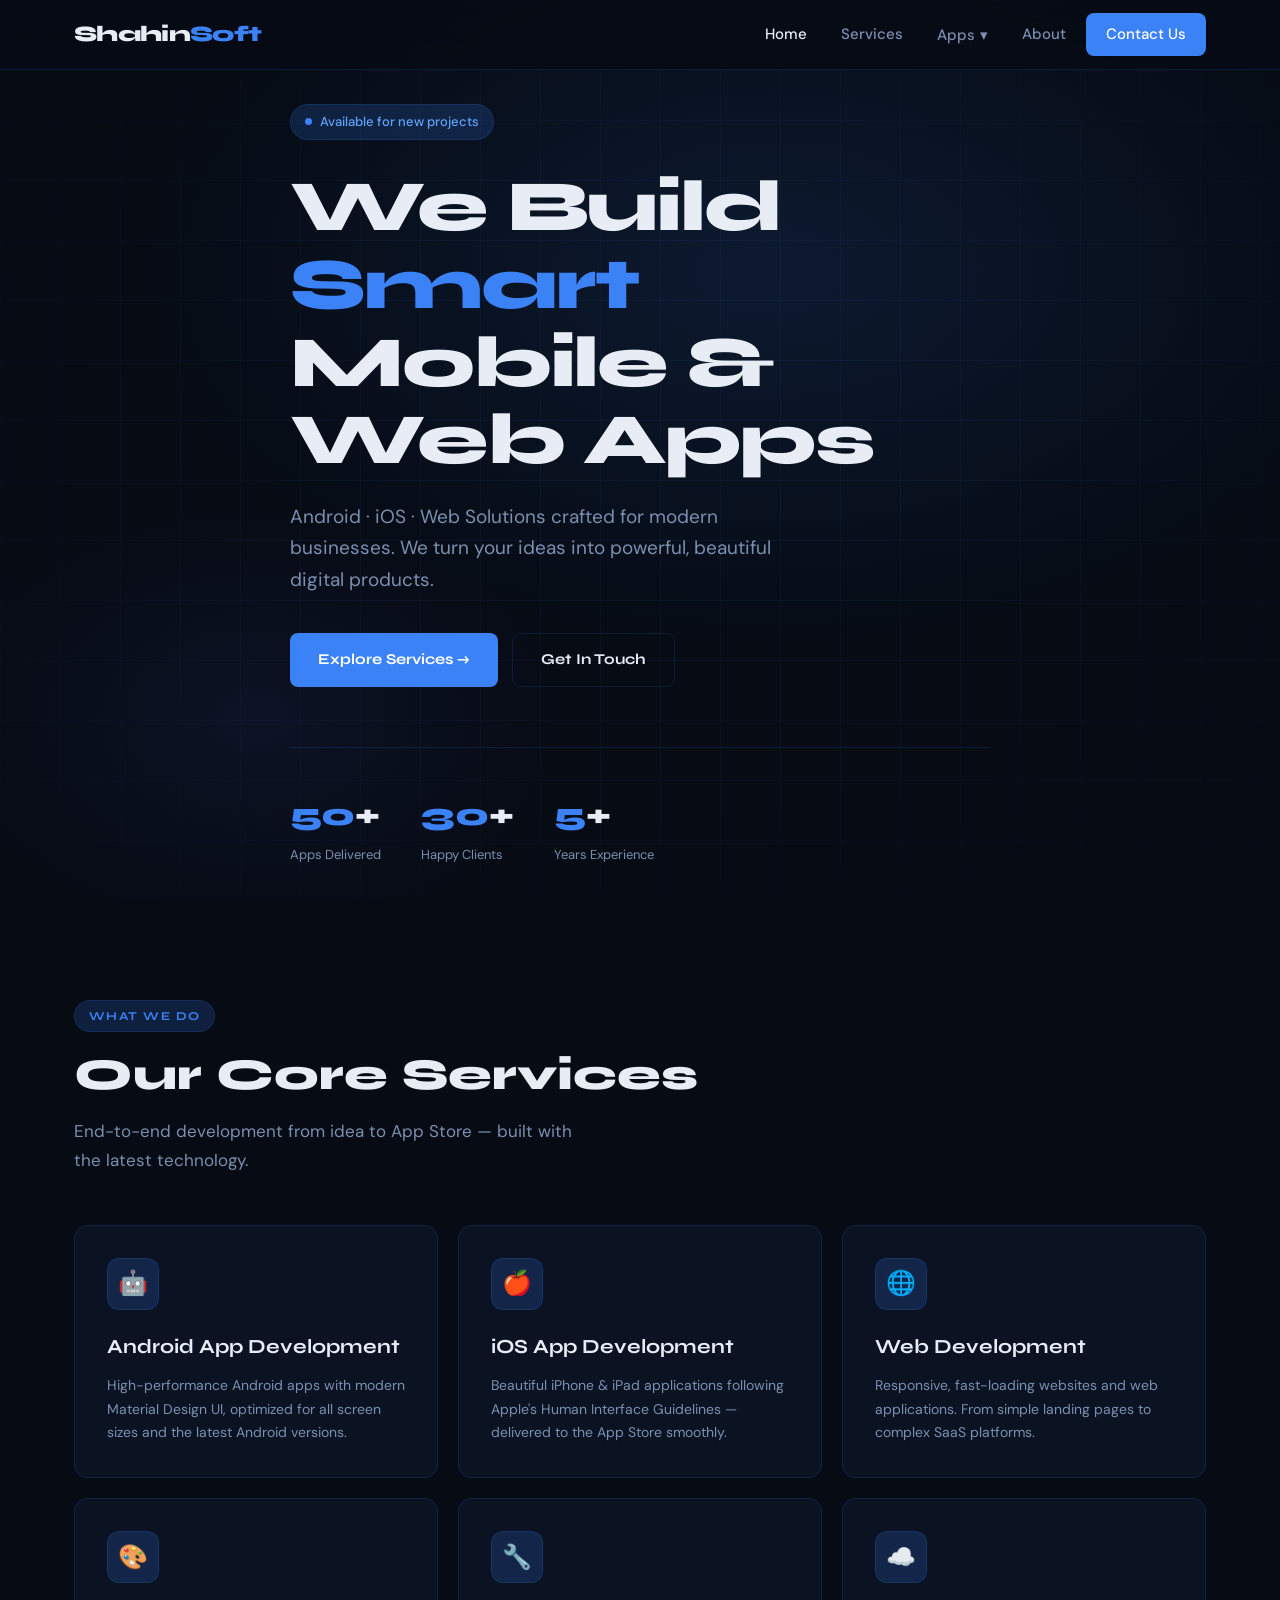
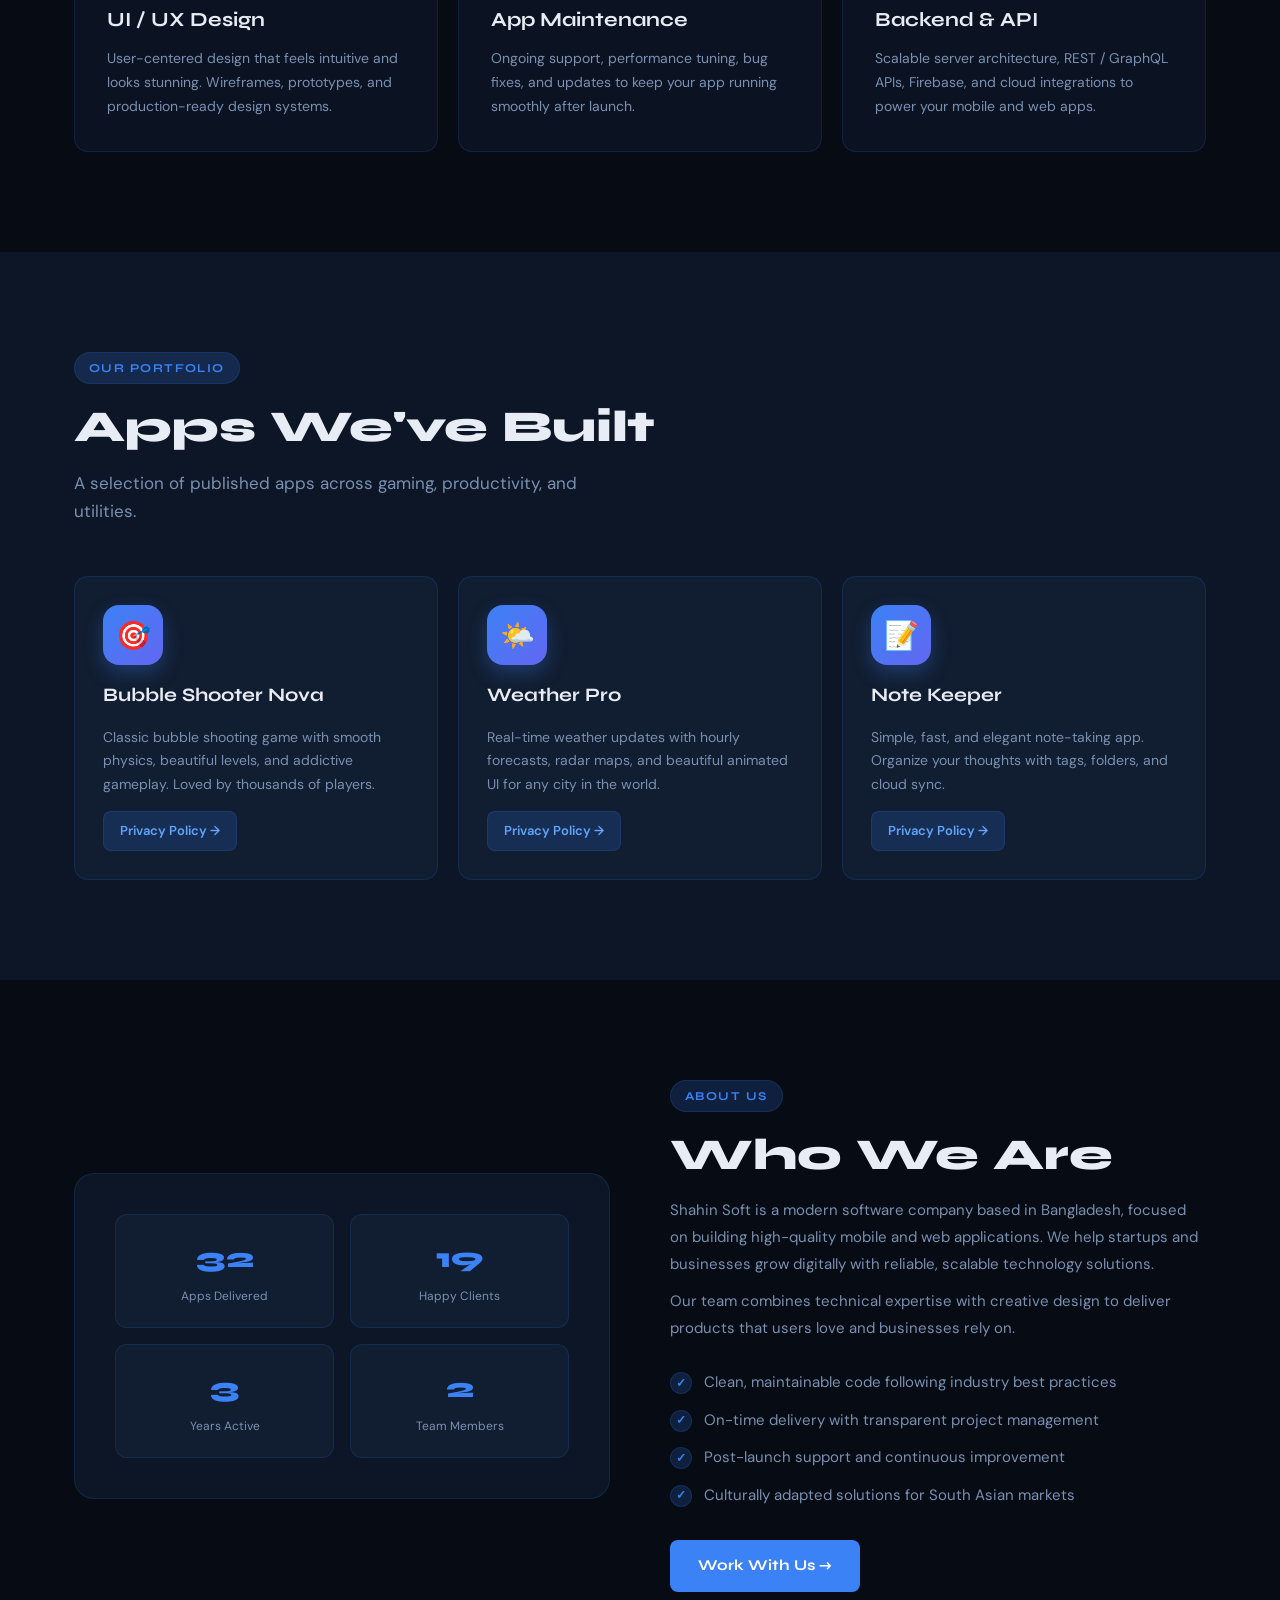
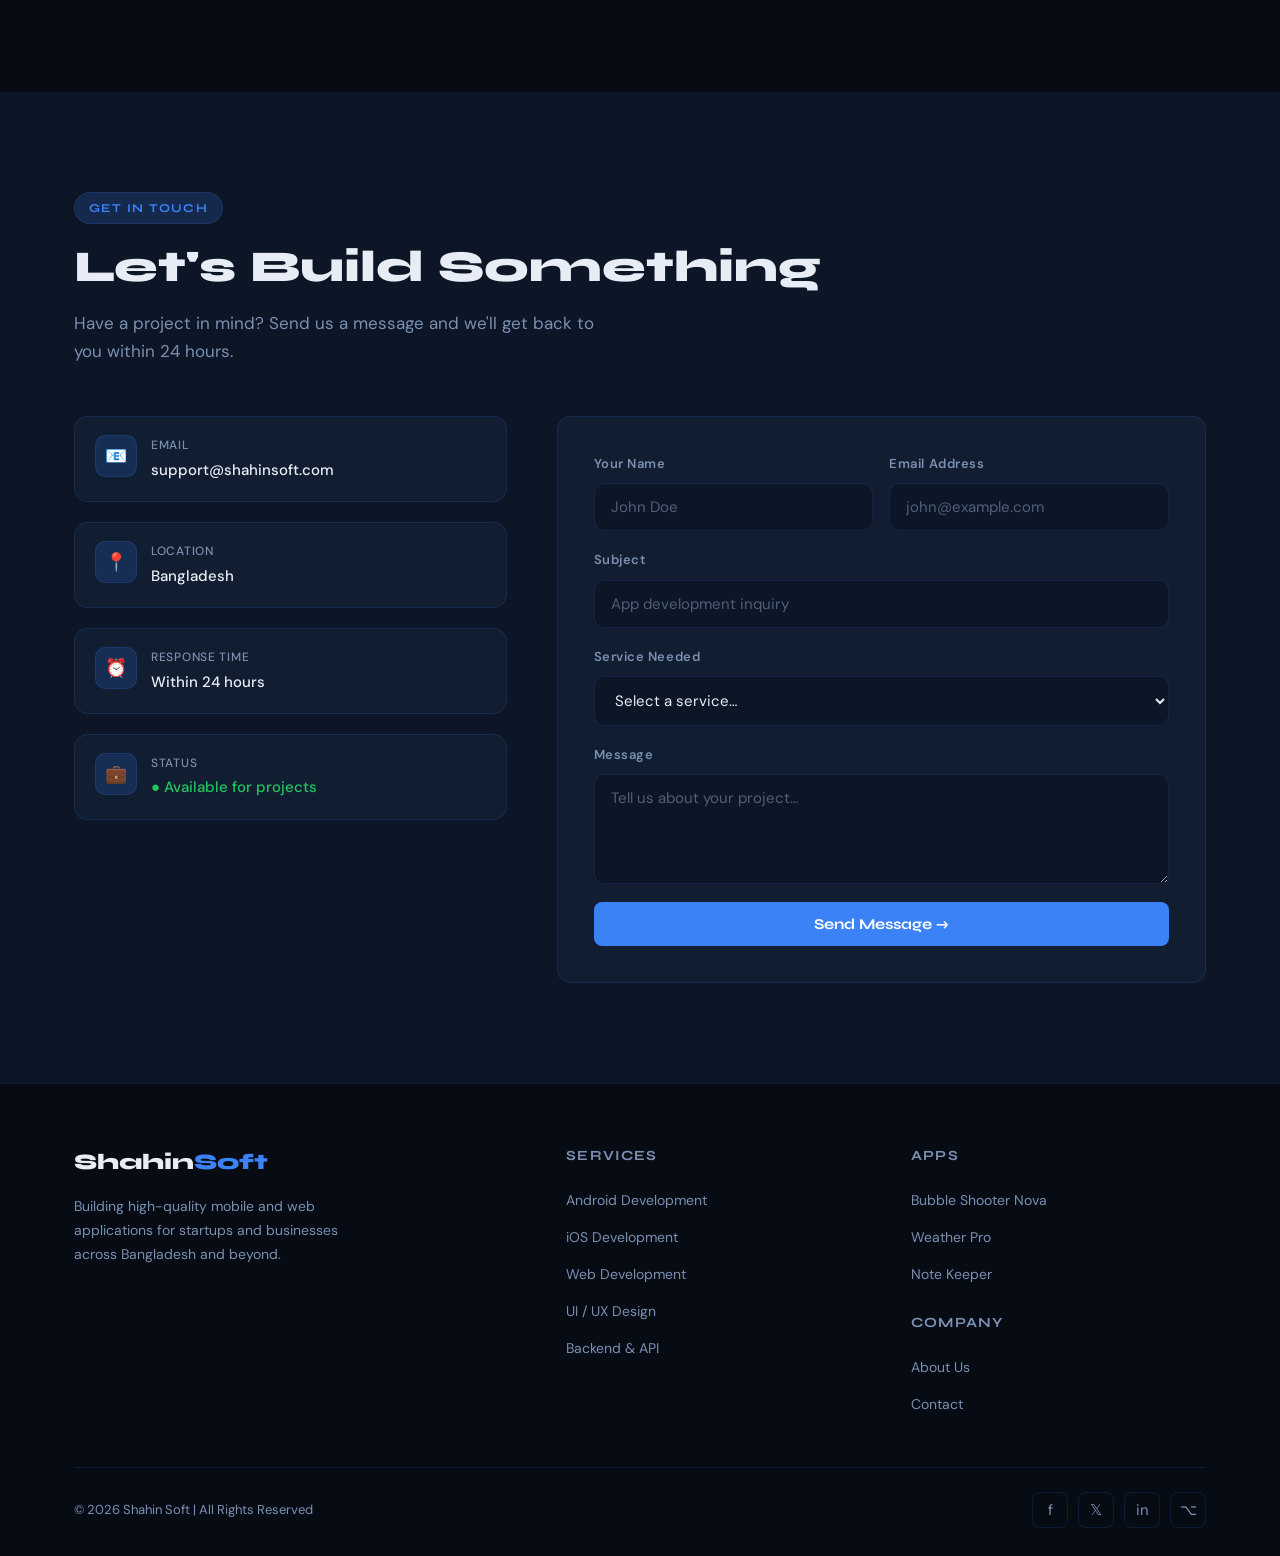
==== index.html @ 3ea7703e "Add files via upload" ====
<!DOCTYPE html>
<html lang="en">
<head>
  <meta charset="UTF-8" />
  <meta name="viewport" content="width=device-width, initial-scale=1.0" />
  <meta name="description" content="Shahin Soft — Professional mobile & web app development company from Bangladesh." />
  <title>Shahin Soft | Mobile & Web App Development</title>
  <link rel="stylesheet" href="css/style.css" />
  <link rel="icon" href="assets/favicon.ico" type="image/x-icon" />
</head>

<body>

<!-- ══════════════════════════════════════
     NAVBAR
══════════════════════════════════════ -->
<header class="navbar" role="banner">
  <nav class="nav-inner" aria-label="Main navigation">

    <!-- Logo -->
    <a href="#home" class="nav-logo">Shahin<span>Soft</span></a>

    <!-- Desktop Links -->
    <ul class="nav-links" role="list">
      <li><a href="#home">Home</a></li>
      <li><a href="#services">Services</a></li>
      <li class="nav-dropdown">
        <button class="nav-link-btn" aria-haspopup="true" aria-expanded="false">
          Apps <span>▾</span>
        </button>
        <div class="nav-dropdown-menu" role="menu">
          <a href="pages/app1.html" role="menuitem">
            🎯 Bubble Shooter Nova
          </a>
          <a href="pages/app2.html" role="menuitem">
            🌤️ Weather Pro
          </a>
          <a href="pages/app3.html" role="menuitem">
            📝 Note Keeper
          </a>
        </div>
      </li>
      <li><a href="#about">About</a></li>
      <li><a href="#contact" class="nav-cta">Contact Us</a></li>
    </ul>

    <!-- Hamburger -->
    <button class="hamburger" aria-label="Toggle menu" aria-expanded="false">
      <span></span><span></span><span></span>
    </button>
  </nav>
</header>

<!-- Mobile Nav -->
<nav class="mobile-nav" aria-label="Mobile navigation">
  <a href="#home">Home</a>
  <a href="#services">Services</a>

  <button class="mob-toggle" data-target="mob-apps-menu">
    Apps <span class="mob-arrow">▾</span>
  </button>
  <div class="mob-submenu" id="mob-apps-menu">
    <a href="pages/app1.html">🎯 Bubble Shooter Nova</a>
    <a href="pages/app2.html">🌤️ Weather Pro</a>
    <a href="pages/app3.html">📝 Note Keeper</a>
  </div>

  <a href="#about">About</a>
  <a href="#contact">Contact</a>
</nav>


<!-- ══════════════════════════════════════
     HERO
══════════════════════════════════════ -->
<section id="home" class="hero">
  <div class="hero-bg"></div>
  <div class="hero-grid"></div>

  <div class="container">
    <div class="hero-content fade-up">
      <div class="hero-badge">Available for new projects</div>

      <h1>
        We Build <span class="highlight">Smart</span><br />
        Mobile & Web Apps
      </h1>

      <p class="hero-desc">
        Android · iOS · Web Solutions crafted for modern businesses.
        We turn your ideas into powerful, beautiful digital products.
      </p>

      <div class="hero-btns">
        <a href="#services" class="btn btn-primary">
          Explore Services →
        </a>
        <a href="#contact" class="btn btn-outline">
          Get In Touch
        </a>
      </div>

      <div class="hero-stats">
        <div class="stat-item">
          <div class="num"><span data-count="50">0</span>+</div>
          <div class="lbl">Apps Delivered</div>
        </div>
        <div class="stat-item">
          <div class="num"><span data-count="30">0</span>+</div>
          <div class="lbl">Happy Clients</div>
        </div>
        <div class="stat-item">
          <div class="num"><span data-count="5">0</span>+</div>
          <div class="lbl">Years Experience</div>
        </div>
      </div>
    </div>
  </div>
</section>


<!-- ══════════════════════════════════════
     SERVICES
══════════════════════════════════════ -->
<section id="services" class="section">
  <div class="container">
    <div class="reveal">
      <div class="section-tag">What We Do</div>
      <h2 class="section-title">Our Core Services</h2>
      <p class="section-sub">
        End-to-end development from idea to App Store — built with the latest technology.
      </p>
    </div>

    <div class="services-grid reveal-stagger">
      <div class="service-card">
        <div class="service-icon">🤖</div>
        <h3>Android App Development</h3>
        <p>
          High-performance Android apps with modern Material Design UI,
          optimized for all screen sizes and the latest Android versions.
        </p>
      </div>

      <div class="service-card">
        <div class="service-icon">🍎</div>
        <h3>iOS App Development</h3>
        <p>
          Beautiful iPhone & iPad applications following Apple's Human
          Interface Guidelines — delivered to the App Store smoothly.
        </p>
      </div>

      <div class="service-card">
        <div class="service-icon">🌐</div>
        <h3>Web Development</h3>
        <p>
          Responsive, fast-loading websites and web applications.
          From simple landing pages to complex SaaS platforms.
        </p>
      </div>

      <div class="service-card">
        <div class="service-icon">🎨</div>
        <h3>UI / UX Design</h3>
        <p>
          User-centered design that feels intuitive and looks stunning.
          Wireframes, prototypes, and production-ready design systems.
        </p>
      </div>

      <div class="service-card">
        <div class="service-icon">🔧</div>
        <h3>App Maintenance</h3>
        <p>
          Ongoing support, performance tuning, bug fixes, and updates
          to keep your app running smoothly after launch.
        </p>
      </div>

      <div class="service-card">
        <div class="service-icon">☁️</div>
        <h3>Backend & API</h3>
        <p>
          Scalable server architecture, REST / GraphQL APIs, Firebase,
          and cloud integrations to power your mobile and web apps.
        </p>
      </div>
    </div>
  </div>
</section>


<!-- ══════════════════════════════════════
     APPS
══════════════════════════════════════ -->
<section id="apps" class="section apps-section">
  <div class="container">
    <div class="reveal">
      <div class="section-tag">Our Portfolio</div>
      <h2 class="section-title">Apps We've Built</h2>
      <p class="section-sub">
        A selection of published apps across gaming, productivity, and utilities.
      </p>
    </div>

    <div class="apps-grid reveal-stagger">
      <div class="app-card">
        <div class="app-icon">🎯</div>
        <h3>Bubble Shooter Nova</h3>
        <p>Classic bubble shooting game with smooth physics, beautiful levels, and addictive gameplay. Loved by thousands of players.</p>
        <a href="pages/app1.html" class="app-link">Privacy Policy →</a>
      </div>

      <div class="app-card">
        <div class="app-icon">🌤️</div>
        <h3>Weather Pro</h3>
        <p>Real-time weather updates with hourly forecasts, radar maps, and beautiful animated UI for any city in the world.</p>
        <a href="pages/app2.html" class="app-link">Privacy Policy →</a>
      </div>

      <div class="app-card">
        <div class="app-icon">📝</div>
        <h3>Note Keeper</h3>
        <p>Simple, fast, and elegant note-taking app. Organize your thoughts with tags, folders, and cloud sync.</p>
        <a href="pages/app3.html" class="app-link">Privacy Policy →</a>
      </div>
    </div>
  </div>
</section>


<!-- ══════════════════════════════════════
     ABOUT
══════════════════════════════════════ -->
<section id="about" class="section">
  <div class="container">
    <div class="about-inner">

      <!-- Left: Visual -->
      <div class="about-visual reveal">
        <div class="about-visual-box">
          <div class="about-mini-card">
            <div class="num" data-count="50">0</div>
            <div class="lbl">Apps Delivered</div>
          </div>
          <div class="about-mini-card">
            <div class="num" data-count="30">0</div>
            <div class="lbl">Happy Clients</div>
          </div>
          <div class="about-mini-card">
            <div class="num" data-count="5">0</div>
            <div class="lbl">Years Active</div>
          </div>
          <div class="about-mini-card">
            <div class="num" data-count="4">0</div>
            <div class="lbl">Team Members</div>
          </div>
        </div>
      </div>

      <!-- Right: Text -->
      <div class="reveal">
        <div class="section-tag">About Us</div>
        <h2 class="section-title">Who We Are</h2>
        <p style="color: var(--text-muted); font-size: 15px; line-height: 1.8; margin-bottom: 10px;">
          Shahin Soft is a modern software company based in Bangladesh, focused on building
          high-quality mobile and web applications. We help startups and businesses grow
          digitally with reliable, scalable technology solutions.
        </p>
        <p style="color: var(--text-muted); font-size: 15px; line-height: 1.8;">
          Our team combines technical expertise with creative design to deliver products
          that users love and businesses rely on.
        </p>
        <ul class="about-list">
          <li>Clean, maintainable code following industry best practices</li>
          <li>On-time delivery with transparent project management</li>
          <li>Post-launch support and continuous improvement</li>
          <li>Culturally adapted solutions for South Asian markets</li>
        </ul>
        <div style="margin-top: 32px;">
          <a href="#contact" class="btn btn-primary">Work With Us →</a>
        </div>
      </div>

    </div>
  </div>
</section>


<!-- ══════════════════════════════════════
     CONTACT
══════════════════════════════════════ -->
<section id="contact" class="section contact-section">
  <div class="container">
    <div class="reveal" style="margin-bottom: 50px;">
      <div class="section-tag">Get In Touch</div>
      <h2 class="section-title">Let's Build Something</h2>
      <p class="section-sub">
        Have a project in mind? Send us a message and we'll get back to you within 24 hours.
      </p>
    </div>

    <div class="contact-inner">
      <!-- Info -->
      <div class="contact-info reveal">
        <div class="contact-item">
          <div class="contact-item-icon">📧</div>
          <div class="contact-item-text">
            <div class="label">Email</div>
            <div class="value">support@shahinsoft.com</div>
          </div>
        </div>
        <div class="contact-item">
          <div class="contact-item-icon">📍</div>
          <div class="contact-item-text">
            <div class="label">Location</div>
            <div class="value">Bangladesh</div>
          </div>
        </div>
        <div class="contact-item">
          <div class="contact-item-icon">⏰</div>
          <div class="contact-item-text">
            <div class="label">Response Time</div>
            <div class="value">Within 24 hours</div>
          </div>
        </div>
        <div class="contact-item">
          <div class="contact-item-icon">💼</div>
          <div class="contact-item-text">
            <div class="label">Status</div>
            <div class="value" style="color: #22c55e;">● Available for projects</div>
          </div>
        </div>
      </div>

      <!-- Form -->
      <form class="contact-form reveal" id="contactForm" novalidate>
        <div class="form-row">
          <div class="form-group">
            <label for="name">Your Name</label>
            <input type="text" id="name" name="name" placeholder="John Doe" required />
          </div>
          <div class="form-group">
            <label for="email">Email Address</label>
            <input type="email" id="email" name="email" placeholder="john@example.com" required />
          </div>
        </div>

        <div class="form-group">
          <label for="subject">Subject</label>
          <input type="text" id="subject" name="subject" placeholder="App development inquiry" />
        </div>

        <div class="form-group">
          <label for="service">Service Needed</label>
          <select id="service" name="service">
            <option value="">Select a service…</option>
            <option>Android App Development</option>
            <option>iOS App Development</option>
            <option>Web Development</option>
            <option>UI / UX Design</option>
            <option>Backend & API</option>
            <option>Other</option>
          </select>
        </div>

        <div class="form-group">
          <label for="message">Message</label>
          <textarea id="message" name="message" placeholder="Tell us about your project…" required></textarea>
        </div>

        <button type="submit" class="btn btn-primary form-submit" style="width: 100%; justify-content: center;">
          Send Message →
        </button>
      </form>
    </div>
  </div>
</section>


<!-- ══════════════════════════════════════
     FOOTER
══════════════════════════════════════ -->
<footer class="footer">
  <div class="container">
    <div class="footer-grid">
      <div class="footer-brand">
        <div class="logo">Shahin<span>Soft</span></div>
        <p>
          Building high-quality mobile and web applications for startups
          and businesses across Bangladesh and beyond.
        </p>
      </div>

      <div class="footer-col">
        <h4>Services</h4>
        <ul>
          <li><a href="#services">Android Development</a></li>
          <li><a href="#services">iOS Development</a></li>
          <li><a href="#services">Web Development</a></li>
          <li><a href="#services">UI / UX Design</a></li>
          <li><a href="#services">Backend & API</a></li>
        </ul>
      </div>

      <div class="footer-col">
        <h4>Apps</h4>
        <ul>
          <li><a href="pages/app1.html">Bubble Shooter Nova</a></li>
          <li><a href="pages/app2.html">Weather Pro</a></li>
          <li><a href="pages/app3.html">Note Keeper</a></li>
        </ul>
        <h4 style="margin-top: 24px;">Company</h4>
        <ul>
          <li><a href="#about">About Us</a></li>
          <li><a href="#contact">Contact</a></li>
        </ul>
      </div>
    </div>

    <div class="footer-bottom">
      <p>© 2026 Shahin Soft | All Rights Reserved</p>
      <div class="footer-socials">
        <a href="#" aria-label="Facebook" title="Facebook">f</a>
        <a href="#" aria-label="Twitter" title="Twitter">𝕏</a>
        <a href="#" aria-label="LinkedIn" title="LinkedIn">in</a>
        <a href="#" aria-label="GitHub" title="GitHub">⌥</a>
      </div>
    </div>
  </div>
</footer>


<script src="js/main.js"></script>
</body>
</html>
---- css/style.css ----
/* =============================================
   Shahin Soft — style.css
   Main stylesheet
   ============================================= */

/* Google Fonts */
@import url('https://fonts.googleapis.com/css2?family=Syne:wght@400;600;700;800&family=DM+Sans:wght@300;400;500&display=swap');

/* ── CSS Variables ── */
:root {
  --bg:          #060b14;
  --bg2:         #0d1626;
  --bg3:         #111d30;
  --accent:      #3b82f6;
  --accent2:     #60a5fa;
  --accent-glow: rgba(59,130,246,0.18);
  --text:        #e8edf5;
  --text-muted:  #7a90b0;
  --border:      rgba(59,130,246,0.15);
  --card-bg:     rgba(13,22,38,0.85);
  --radius:      14px;
  --font-head:   'Syne', sans-serif;
  --font-body:   'DM Sans', sans-serif;
  --nav-h:       70px;
  --transition:  0.3s cubic-bezier(0.4,0,0.2,1);
}

/* ── Reset ── */
*, *::before, *::after { box-sizing: border-box; margin: 0; padding: 0; }

html { scroll-behavior: smooth; font-size: 16px; }

body {
  font-family: var(--font-body);
  background: var(--bg);
  color: var(--text);
  overflow-x: hidden;
  line-height: 1.7;
}

img { max-width: 100%; display: block; }
a { color: inherit; text-decoration: none; }

/* ── Utility ── */
.container {
  max-width: 1180px;
  margin: 0 auto;
  padding: 0 24px;
}

.section {
  padding: 100px 0;
}

.section-tag {
  display: inline-block;
  font-family: var(--font-head);
  font-size: 12px;
  font-weight: 700;
  letter-spacing: 0.12em;
  text-transform: uppercase;
  color: var(--accent);
  background: var(--accent-glow);
  border: 1px solid var(--border);
  padding: 5px 14px;
  border-radius: 99px;
  margin-bottom: 18px;
}

.section-title {
  font-family: var(--font-head);
  font-size: clamp(28px, 4vw, 44px);
  font-weight: 800;
  line-height: 1.15;
  margin-bottom: 16px;
}

.section-sub {
  font-size: 17px;
  color: var(--text-muted);
  max-width: 520px;
}

.btn {
  display: inline-flex;
  align-items: center;
  gap: 8px;
  padding: 13px 28px;
  border-radius: 8px;
  font-family: var(--font-head);
  font-weight: 700;
  font-size: 15px;
  cursor: pointer;
  transition: var(--transition);
  border: none;
}

.btn-primary {
  background: var(--accent);
  color: #fff;
}
.btn-primary:hover {
  background: var(--accent2);
  transform: translateY(-2px);
  box-shadow: 0 8px 24px rgba(59,130,246,0.35);
}

.btn-outline {
  background: transparent;
  color: var(--text);
  border: 1.5px solid var(--border);
}
.btn-outline:hover {
  border-color: var(--accent);
  color: var(--accent);
  transform: translateY(-2px);
}

/* ── NAVBAR ── */
.navbar {
  position: fixed;
  top: 0; left: 0; right: 0;
  height: var(--nav-h);
  background: rgba(6,11,20,0.85);
  backdrop-filter: blur(18px);
  -webkit-backdrop-filter: blur(18px);
  border-bottom: 1px solid var(--border);
  display: flex;
  align-items: center;
  z-index: 999;
  transition: var(--transition);
}

.nav-inner {
  width: 100%;
  max-width: 1180px;
  margin: 0 auto;
  padding: 0 24px;
  display: flex;
  align-items: center;
  justify-content: space-between;
}

.nav-logo {
  font-family: var(--font-head);
  font-size: 22px;
  font-weight: 800;
  color: var(--text);
  letter-spacing: -0.03em;
}
.nav-logo span { color: var(--accent); }

/* Desktop Nav */
.nav-links {
  display: flex;
  align-items: center;
  gap: 6px;
  list-style: none;
}

.nav-links li a,
.nav-links li .nav-link-btn {
  font-family: var(--font-body);
  font-size: 15px;
  font-weight: 500;
  color: var(--text-muted);
  padding: 7px 14px;
  border-radius: 8px;
  transition: var(--transition);
  background: none;
  border: none;
  cursor: pointer;
  display: flex;
  align-items: center;
  gap: 5px;
}
.nav-links li a:hover,
.nav-links li .nav-link-btn:hover {
  color: var(--text);
  background: rgba(255,255,255,0.06);
}

/* Dropdown */
.nav-dropdown { position: relative; }

.nav-dropdown-menu {
  display: none;
  position: absolute;
  top: calc(100% + 10px);
  left: 0;
  background: var(--bg2);
  border: 1px solid var(--border);
  border-radius: var(--radius);
  min-width: 200px;
  padding: 8px;
  box-shadow: 0 20px 50px rgba(0,0,0,0.4);
  z-index: 100;
}

.nav-dropdown:hover .nav-dropdown-menu {
  display: block;
  animation: fadeDown 0.18s ease;
}

.nav-dropdown-menu a {
  display: flex;
  align-items: center;
  gap: 10px;
  padding: 10px 14px;
  border-radius: 8px;
  font-size: 14px;
  color: var(--text-muted);
  transition: var(--transition);
}
.nav-dropdown-menu a:hover {
  background: var(--accent-glow);
  color: var(--accent2);
}

.nav-cta {
  background: var(--accent) !important;
  color: #fff !important;
  padding: 9px 20px !important;
  border-radius: 8px !important;
}
.nav-cta:hover {
  background: var(--accent2) !important;
  box-shadow: 0 4px 16px rgba(59,130,246,0.3) !important;
}

/* Hamburger */
.hamburger {
  display: none;
  flex-direction: column;
  gap: 5px;
  cursor: pointer;
  padding: 6px;
  border: none;
  background: none;
}
.hamburger span {
  display: block;
  width: 24px;
  height: 2px;
  background: var(--text);
  border-radius: 2px;
  transition: var(--transition);
}
.hamburger.open span:nth-child(1) { transform: translateY(7px) rotate(45deg); }
.hamburger.open span:nth-child(2) { opacity: 0; }
.hamburger.open span:nth-child(3) { transform: translateY(-7px) rotate(-45deg); }

/* Mobile Menu */
.mobile-nav {
  display: none;
  position: fixed;
  top: var(--nav-h);
  left: 0; right: 0;
  background: var(--bg2);
  border-bottom: 1px solid var(--border);
  padding: 20px 24px 28px;
  z-index: 998;
  flex-direction: column;
  gap: 4px;
}
.mobile-nav.open { display: flex; }

.mobile-nav a,
.mobile-nav .mob-toggle {
  display: flex;
  align-items: center;
  justify-content: space-between;
  padding: 12px 14px;
  border-radius: 10px;
  font-size: 16px;
  color: var(--text-muted);
  font-weight: 500;
  cursor: pointer;
  background: none;
  border: none;
  width: 100%;
  text-align: left;
  transition: var(--transition);
}
.mobile-nav a:hover,
.mobile-nav .mob-toggle:hover {
  background: rgba(255,255,255,0.05);
  color: var(--text);
}

.mob-submenu {
  display: none;
  flex-direction: column;
  padding-left: 14px;
  gap: 2px;
}
.mob-submenu.open { display: flex; }
.mob-submenu a {
  font-size: 14px;
  padding: 9px 12px;
}

/* ── HERO ── */
.hero {
  min-height: 100vh;
  display: flex;
  align-items: center;
  padding-top: var(--nav-h);
  position: relative;
  overflow: hidden;
}

.hero-bg {
  position: absolute;
  inset: 0;
  background:
    radial-gradient(ellipse 70% 60% at 60% 30%, rgba(59,130,246,0.12) 0%, transparent 70%),
    radial-gradient(ellipse 40% 40% at 20% 80%, rgba(99,102,241,0.08) 0%, transparent 60%);
}

.hero-grid {
  position: absolute;
  inset: 0;
  background-image:
    linear-gradient(rgba(59,130,246,0.06) 1px, transparent 1px),
    linear-gradient(90deg, rgba(59,130,246,0.06) 1px, transparent 1px);
  background-size: 60px 60px;
  mask-image: radial-gradient(ellipse 80% 80% at 50% 50%, black 30%, transparent 100%);
}

.hero-content {
  position: relative;
  z-index: 2;
  max-width: 700px;
}

.hero-badge {
  display: inline-flex;
  align-items: center;
  gap: 8px;
  font-size: 13px;
  font-weight: 500;
  color: var(--accent2);
  background: var(--accent-glow);
  border: 1px solid var(--border);
  padding: 6px 14px;
  border-radius: 99px;
  margin-bottom: 28px;
}
.hero-badge::before {
  content: '';
  width: 7px; height: 7px;
  border-radius: 50%;
  background: var(--accent);
  animation: pulse 2s infinite;
}

.hero h1 {
  font-family: var(--font-head);
  font-size: clamp(38px, 6vw, 72px);
  font-weight: 800;
  line-height: 1.08;
  letter-spacing: -0.03em;
  margin-bottom: 22px;
}
.hero h1 .highlight {
  color: var(--accent);
  position: relative;
}

.hero-desc {
  font-size: clamp(16px, 2vw, 19px);
  color: var(--text-muted);
  max-width: 500px;
  margin-bottom: 38px;
  line-height: 1.65;
}

.hero-btns {
  display: flex;
  gap: 14px;
  flex-wrap: wrap;
}

.hero-stats {
  display: flex;
  gap: 40px;
  margin-top: 60px;
  padding-top: 40px;
  border-top: 1px solid var(--border);
  flex-wrap: wrap;
}

.stat-item .num {
  font-family: var(--font-head);
  font-size: 32px;
  font-weight: 800;
  color: var(--text);
}
.stat-item .num span { color: var(--accent); }
.stat-item .lbl {
  font-size: 13px;
  color: var(--text-muted);
  margin-top: 2px;
}

/* ── SERVICES ── */
.services-grid {
  display: grid;
  grid-template-columns: repeat(auto-fit, minmax(300px, 1fr));
  gap: 20px;
  margin-top: 50px;
}

.service-card {
  background: var(--card-bg);
  border: 1px solid var(--border);
  border-radius: var(--radius);
  padding: 32px;
  transition: var(--transition);
  position: relative;
  overflow: hidden;
}
.service-card::before {
  content: '';
  position: absolute;
  top: 0; left: 0; right: 0;
  height: 2px;
  background: linear-gradient(90deg, transparent, var(--accent), transparent);
  opacity: 0;
  transition: var(--transition);
}
.service-card:hover {
  border-color: rgba(59,130,246,0.35);
  transform: translateY(-4px);
  box-shadow: 0 20px 40px rgba(0,0,0,0.3);
}
.service-card:hover::before { opacity: 1; }

.service-icon {
  width: 52px; height: 52px;
  background: var(--accent-glow);
  border: 1px solid var(--border);
  border-radius: 12px;
  display: flex;
  align-items: center;
  justify-content: center;
  font-size: 24px;
  margin-bottom: 20px;
}

.service-card h3 {
  font-family: var(--font-head);
  font-size: 20px;
  font-weight: 700;
  margin-bottom: 10px;
}
.service-card p {
  font-size: 14px;
  color: var(--text-muted);
  line-height: 1.7;
}

/* ── APPS ── */
.apps-section { background: var(--bg2); }

.apps-grid {
  display: grid;
  grid-template-columns: repeat(auto-fit, minmax(280px, 1fr));
  gap: 20px;
  margin-top: 50px;
}

.app-card {
  background: var(--bg3);
  border: 1px solid var(--border);
  border-radius: var(--radius);
  padding: 28px;
  display: flex;
  flex-direction: column;
  gap: 14px;
  transition: var(--transition);
}
.app-card:hover {
  border-color: rgba(59,130,246,0.4);
  transform: translateY(-4px);
  box-shadow: 0 16px 40px rgba(0,0,0,0.3);
}

.app-icon {
  width: 60px; height: 60px;
  border-radius: 16px;
  background: linear-gradient(135deg, var(--accent), #6366f1);
  display: flex;
  align-items: center;
  justify-content: center;
  font-size: 28px;
  box-shadow: 0 8px 20px rgba(59,130,246,0.3);
}

.app-card h3 {
  font-family: var(--font-head);
  font-size: 19px;
  font-weight: 700;
}
.app-card p {
  font-size: 14px;
  color: var(--text-muted);
  flex: 1;
}

.app-link {
  display: inline-flex;
  align-items: center;
  gap: 6px;
  font-size: 13px;
  font-weight: 600;
  color: var(--accent2);
  padding: 8px 16px;
  background: var(--accent-glow);
  border: 1px solid var(--border);
  border-radius: 8px;
  width: fit-content;
  transition: var(--transition);
}
.app-link:hover {
  background: rgba(59,130,246,0.25);
  border-color: var(--accent);
}

/* ── ABOUT ── */
.about-inner {
  display: grid;
  grid-template-columns: 1fr 1fr;
  gap: 60px;
  align-items: center;
}

.about-visual {
  position: relative;
}
.about-visual-box {
  background: var(--bg2);
  border: 1px solid var(--border);
  border-radius: 20px;
  padding: 40px;
  display: grid;
  grid-template-columns: 1fr 1fr;
  gap: 16px;
}
.about-mini-card {
  background: var(--bg3);
  border: 1px solid var(--border);
  border-radius: 12px;
  padding: 20px;
  text-align: center;
}
.about-mini-card .num {
  font-family: var(--font-head);
  font-size: 28px;
  font-weight: 800;
  color: var(--accent);
}
.about-mini-card .lbl {
  font-size: 12px;
  color: var(--text-muted);
  margin-top: 4px;
}

.about-list {
  list-style: none;
  display: flex;
  flex-direction: column;
  gap: 12px;
  margin-top: 28px;
}
.about-list li {
  display: flex;
  align-items: flex-start;
  gap: 12px;
  font-size: 15px;
  color: var(--text-muted);
}
.about-list li::before {
  content: '✓';
  display: flex;
  align-items: center;
  justify-content: center;
  width: 22px; height: 22px;
  min-width: 22px;
  border-radius: 50%;
  background: var(--accent-glow);
  border: 1px solid var(--border);
  color: var(--accent);
  font-size: 12px;
  font-weight: bold;
  margin-top: 2px;
}

/* ── CONTACT ── */
.contact-section { background: var(--bg2); }

.contact-inner {
  display: grid;
  grid-template-columns: 1fr 1.5fr;
  gap: 50px;
  align-items: start;
}

.contact-info {
  display: flex;
  flex-direction: column;
  gap: 20px;
}

.contact-item {
  display: flex;
  align-items: flex-start;
  gap: 14px;
  background: var(--bg3);
  border: 1px solid var(--border);
  border-radius: var(--radius);
  padding: 18px 20px;
}
.contact-item-icon {
  width: 42px; height: 42px;
  min-width: 42px;
  background: var(--accent-glow);
  border: 1px solid var(--border);
  border-radius: 10px;
  display: flex;
  align-items: center;
  justify-content: center;
  font-size: 18px;
}
.contact-item-text .label {
  font-size: 12px;
  color: var(--text-muted);
  font-weight: 500;
  text-transform: uppercase;
  letter-spacing: 0.06em;
}
.contact-item-text .value {
  font-size: 15px;
  font-weight: 500;
  color: var(--text);
  margin-top: 2px;
}

/* Contact Form */
.contact-form {
  background: var(--bg3);
  border: 1px solid var(--border);
  border-radius: var(--radius);
  padding: 36px;
  display: flex;
  flex-direction: column;
  gap: 18px;
}

.form-row {
  display: grid;
  grid-template-columns: 1fr 1fr;
  gap: 16px;
}

.form-group {
  display: flex;
  flex-direction: column;
  gap: 8px;
}

.form-group label {
  font-size: 13px;
  font-weight: 600;
  color: var(--text-muted);
  letter-spacing: 0.04em;
}

.form-group input,
.form-group textarea,
.form-group select {
  background: var(--bg2);
  border: 1.5px solid var(--border);
  border-radius: 10px;
  padding: 13px 16px;
  color: var(--text);
  font-family: var(--font-body);
  font-size: 15px;
  transition: var(--transition);
  outline: none;
  width: 100%;
}
.form-group input:focus,
.form-group textarea:focus,
.form-group select:focus {
  border-color: var(--accent);
  box-shadow: 0 0 0 3px var(--accent-glow);
}
.form-group input::placeholder,
.form-group textarea::placeholder { color: var(--text-muted); opacity: 0.6; }

.form-group textarea { resize: vertical; min-height: 110px; }

/* ── FOOTER ── */
.footer {
  background: var(--bg);
  border-top: 1px solid var(--border);
  padding: 60px 0 28px;
}

.footer-grid {
  display: grid;
  grid-template-columns: 1.5fr 1fr 1fr;
  gap: 50px;
  margin-bottom: 50px;
}

.footer-brand .logo {
  font-family: var(--font-head);
  font-size: 22px;
  font-weight: 800;
  margin-bottom: 14px;
}
.footer-brand .logo span { color: var(--accent); }
.footer-brand p {
  font-size: 14px;
  color: var(--text-muted);
  line-height: 1.7;
  max-width: 280px;
}

.footer-col h4 {
  font-family: var(--font-head);
  font-size: 14px;
  font-weight: 700;
  text-transform: uppercase;
  letter-spacing: 0.08em;
  color: var(--text-muted);
  margin-bottom: 18px;
}
.footer-col ul { list-style: none; display: flex; flex-direction: column; gap: 10px; }
.footer-col ul li a {
  font-size: 14px;
  color: var(--text-muted);
  transition: var(--transition);
}
.footer-col ul li a:hover { color: var(--accent2); padding-left: 4px; }

.footer-bottom {
  border-top: 1px solid var(--border);
  padding-top: 24px;
  display: flex;
  align-items: center;
  justify-content: space-between;
  flex-wrap: wrap;
  gap: 12px;
}
.footer-bottom p { font-size: 13px; color: var(--text-muted); }
.footer-socials { display: flex; gap: 10px; }
.footer-socials a {
  width: 36px; height: 36px;
  border-radius: 8px;
  border: 1px solid var(--border);
  display: flex;
  align-items: center;
  justify-content: center;
  font-size: 15px;
  color: var(--text-muted);
  transition: var(--transition);
}
.footer-socials a:hover {
  border-color: var(--accent);
  color: var(--accent2);
  background: var(--accent-glow);
}

/* ── Animations ── */
@keyframes fadeDown {
  from { opacity: 0; transform: translateY(-8px); }
  to   { opacity: 1; transform: translateY(0); }
}
@keyframes pulse {
  0%, 100% { box-shadow: 0 0 0 0 rgba(59,130,246,0.5); }
  50%       { box-shadow: 0 0 0 6px rgba(59,130,246,0); }
}
@keyframes fadeUp {
  from { opacity: 0; transform: translateY(30px); }
  to   { opacity: 1; transform: translateY(0); }
}
.fade-up {
  opacity: 0;
  animation: fadeUp 0.7s ease forwards;
}
.delay-1 { animation-delay: 0.1s; }
.delay-2 { animation-delay: 0.2s; }
.delay-3 { animation-delay: 0.3s; }
.delay-4 { animation-delay: 0.4s; }

/* ── Responsive ── */
@media (max-width: 900px) {
  .nav-links { display: none; }
  .hamburger { display: flex; }
  .about-inner { grid-template-columns: 1fr; }
  .about-visual { display: none; }
  .contact-inner { grid-template-columns: 1fr; }
  .footer-grid { grid-template-columns: 1fr 1fr; }
  .form-row { grid-template-columns: 1fr; }
}

@media (max-width: 600px) {
  .hero-stats { gap: 24px; }
  .footer-grid { grid-template-columns: 1fr; }
  .footer-bottom { flex-direction: column; text-align: center; }
}
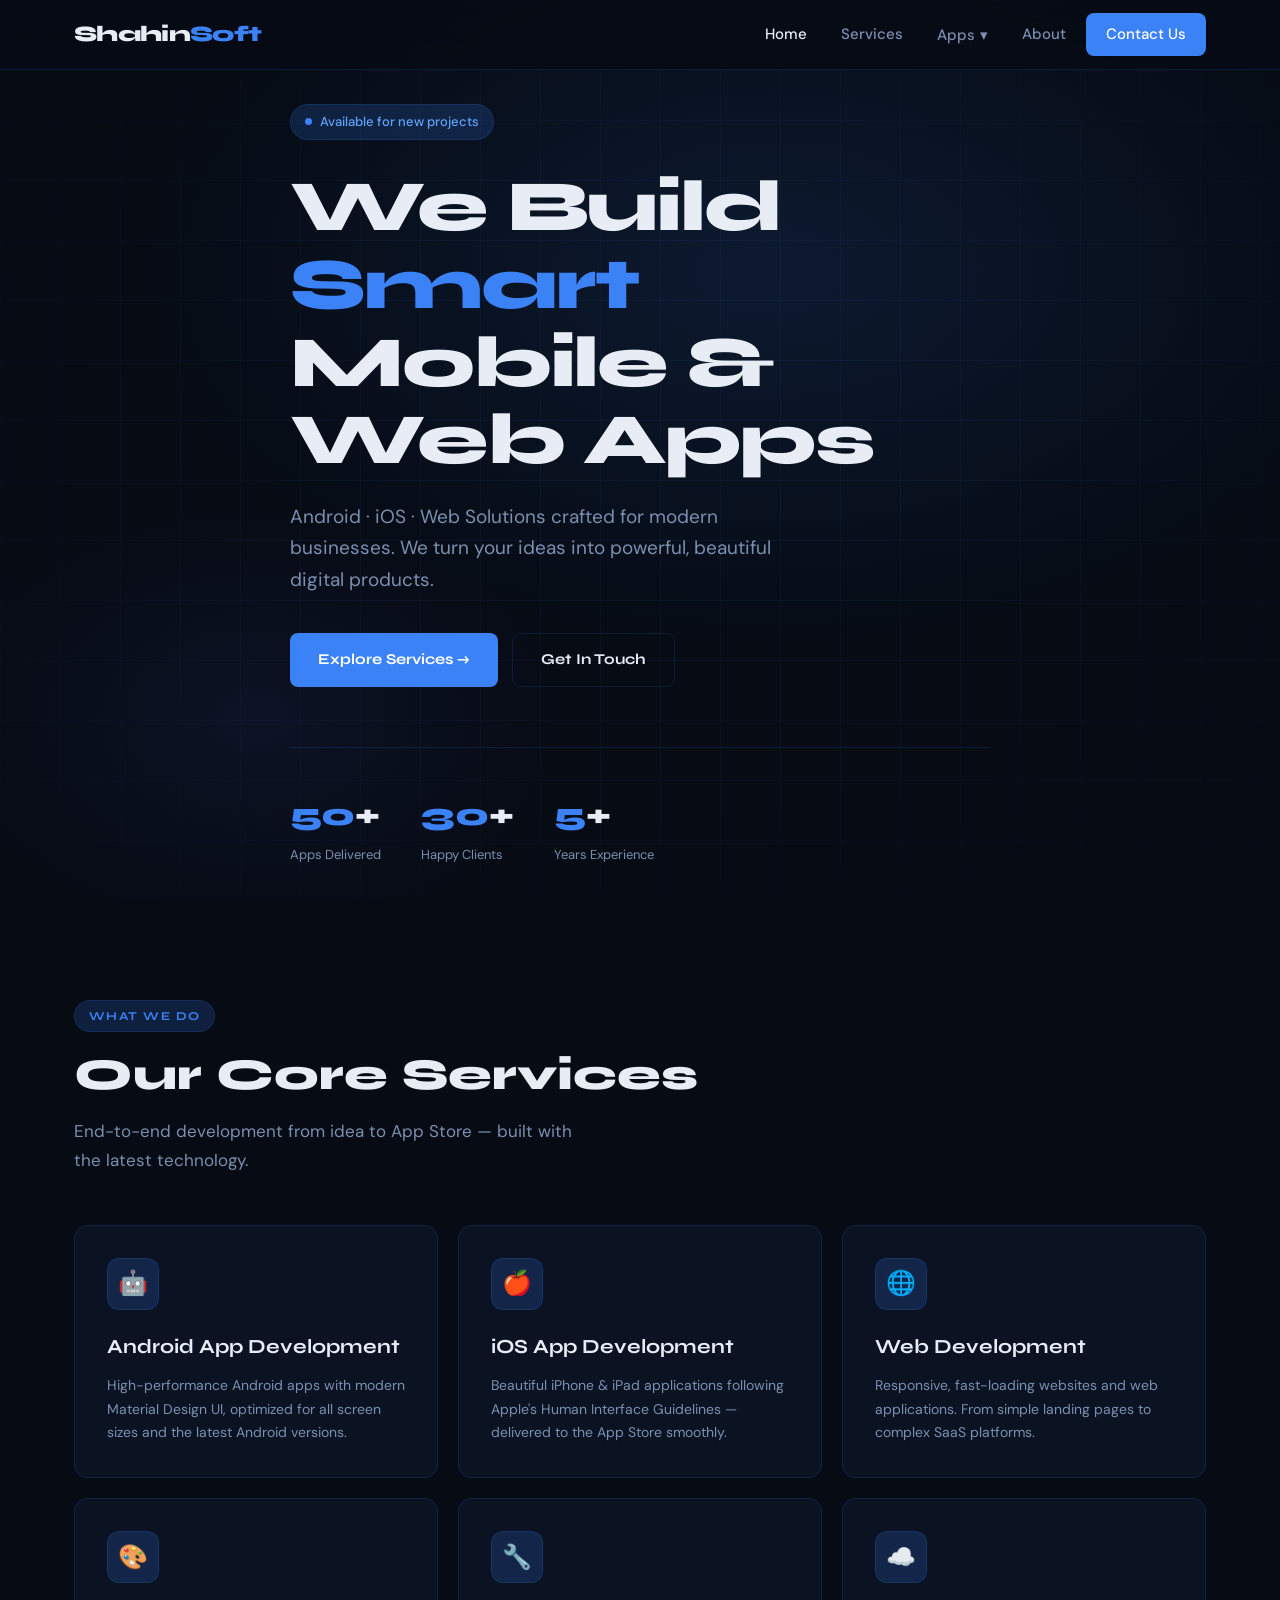
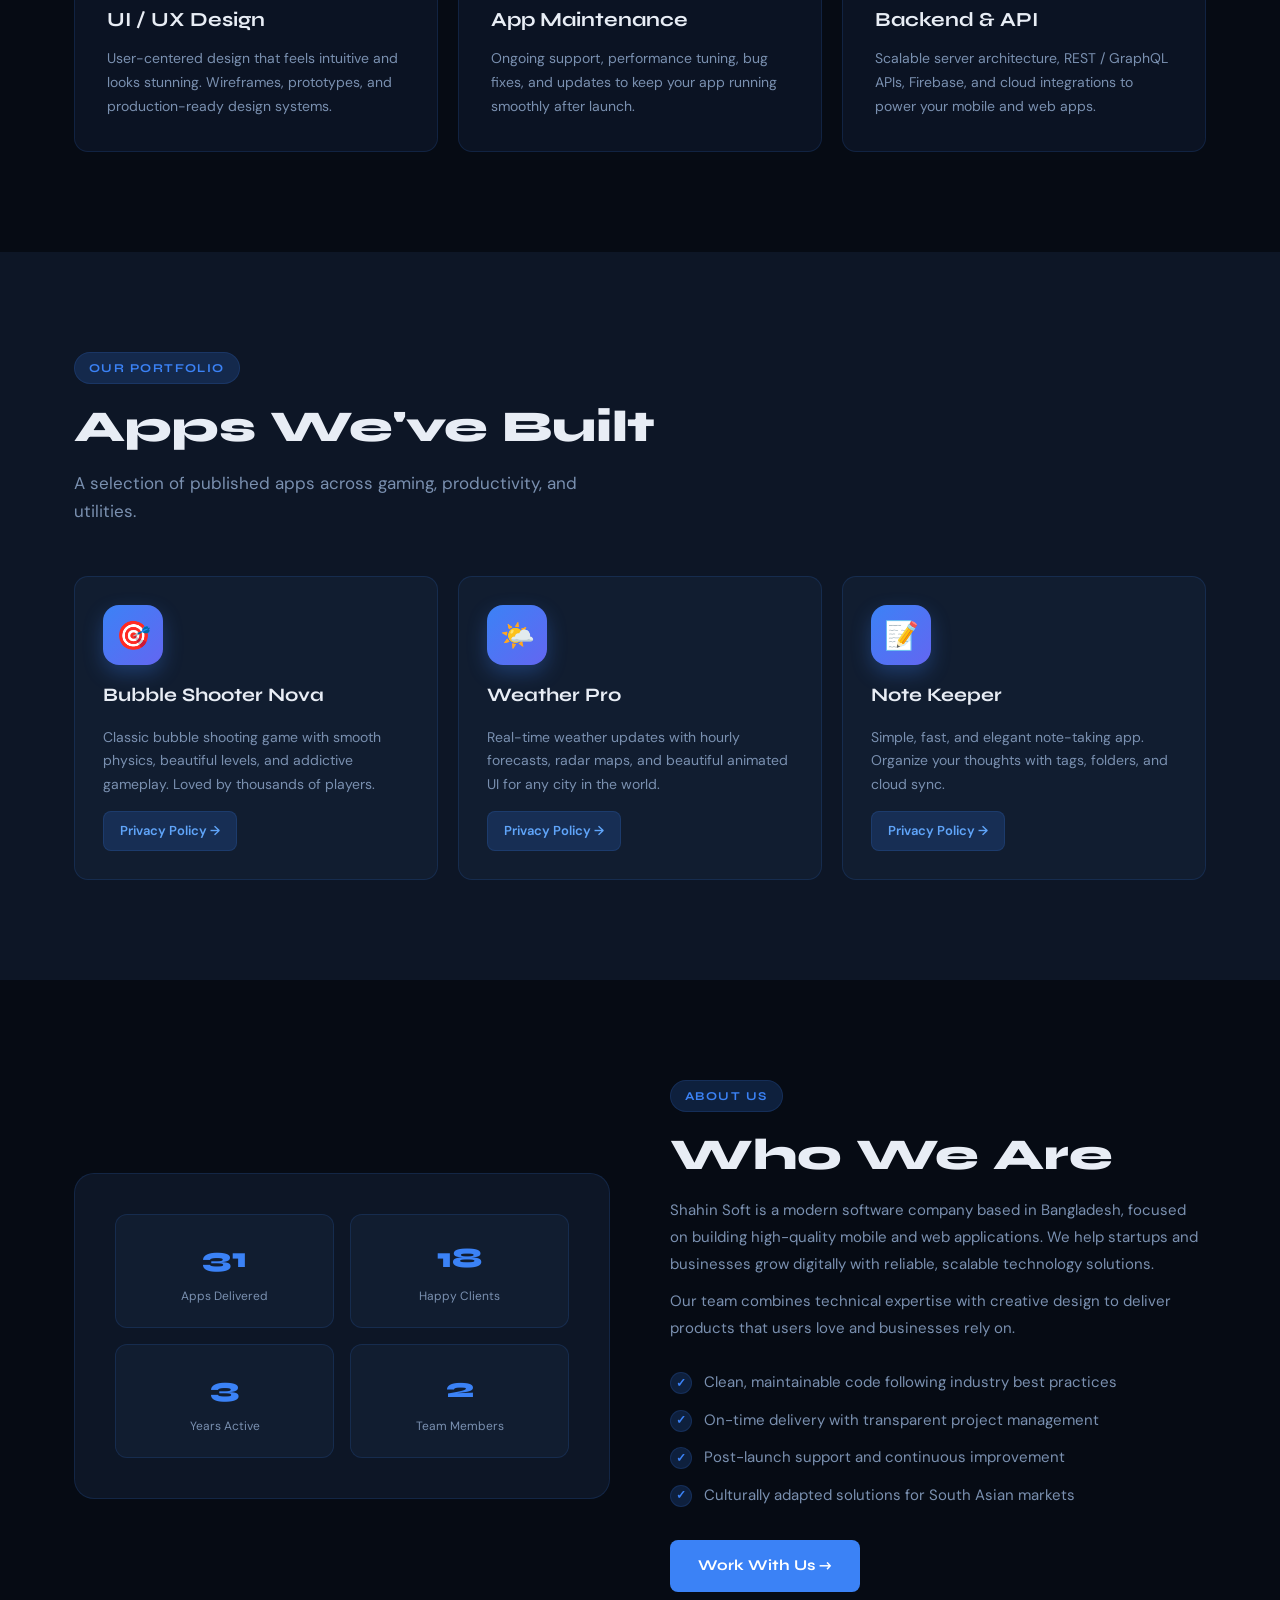
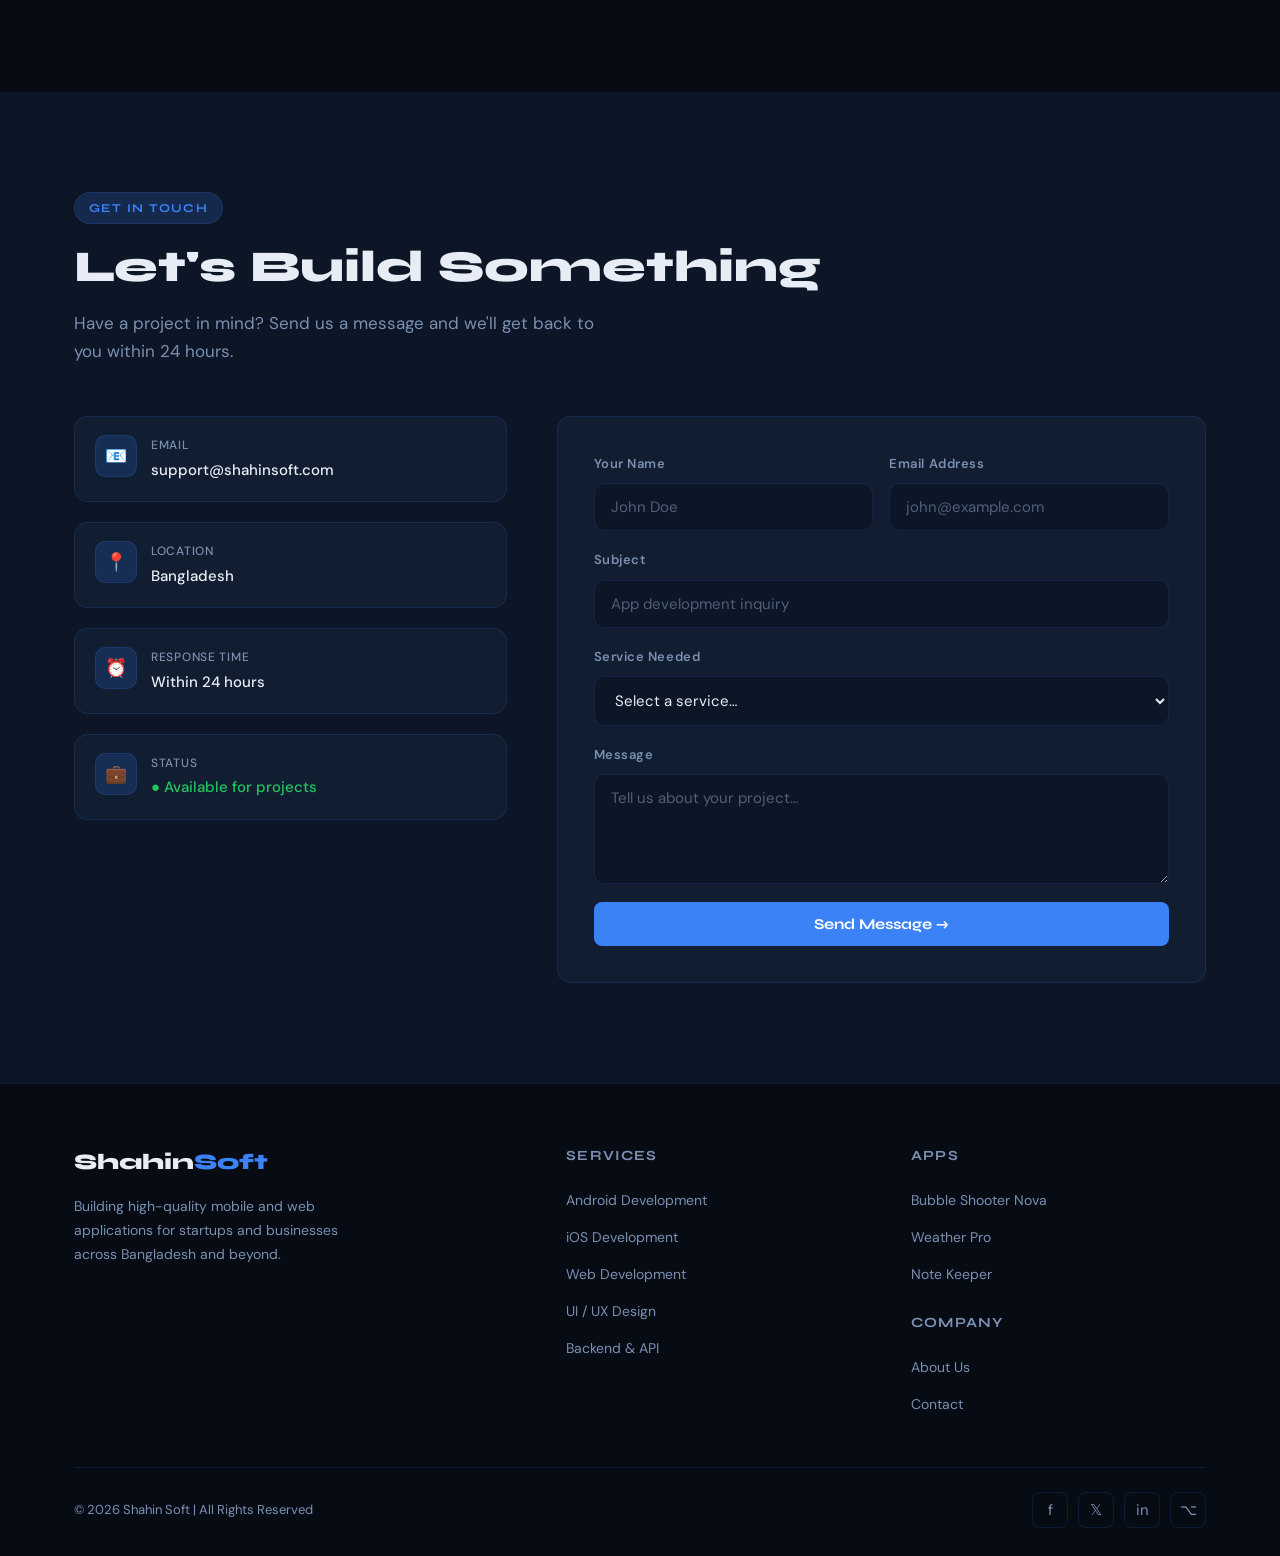
==== commit 426c3d92: "Update index.html" ====
--- a/index.html
+++ b/index.html
@@ -32,8 +32,8 @@
           <a href="pages/app1.html" role="menuitem">
             🎯 Bubble Shooter Nova
           </a>
-          <a href="pages/app2.html" role="menuitem">
-            🌤️ Weather Pro
+          <a href="pages/juice_pop_nova_privacy_policy.html" role="menuitem">
+            🍹 Juice Pop Nova
           </a>
           <a href="pages/app3.html" role="menuitem">
             📝 Note Keeper
